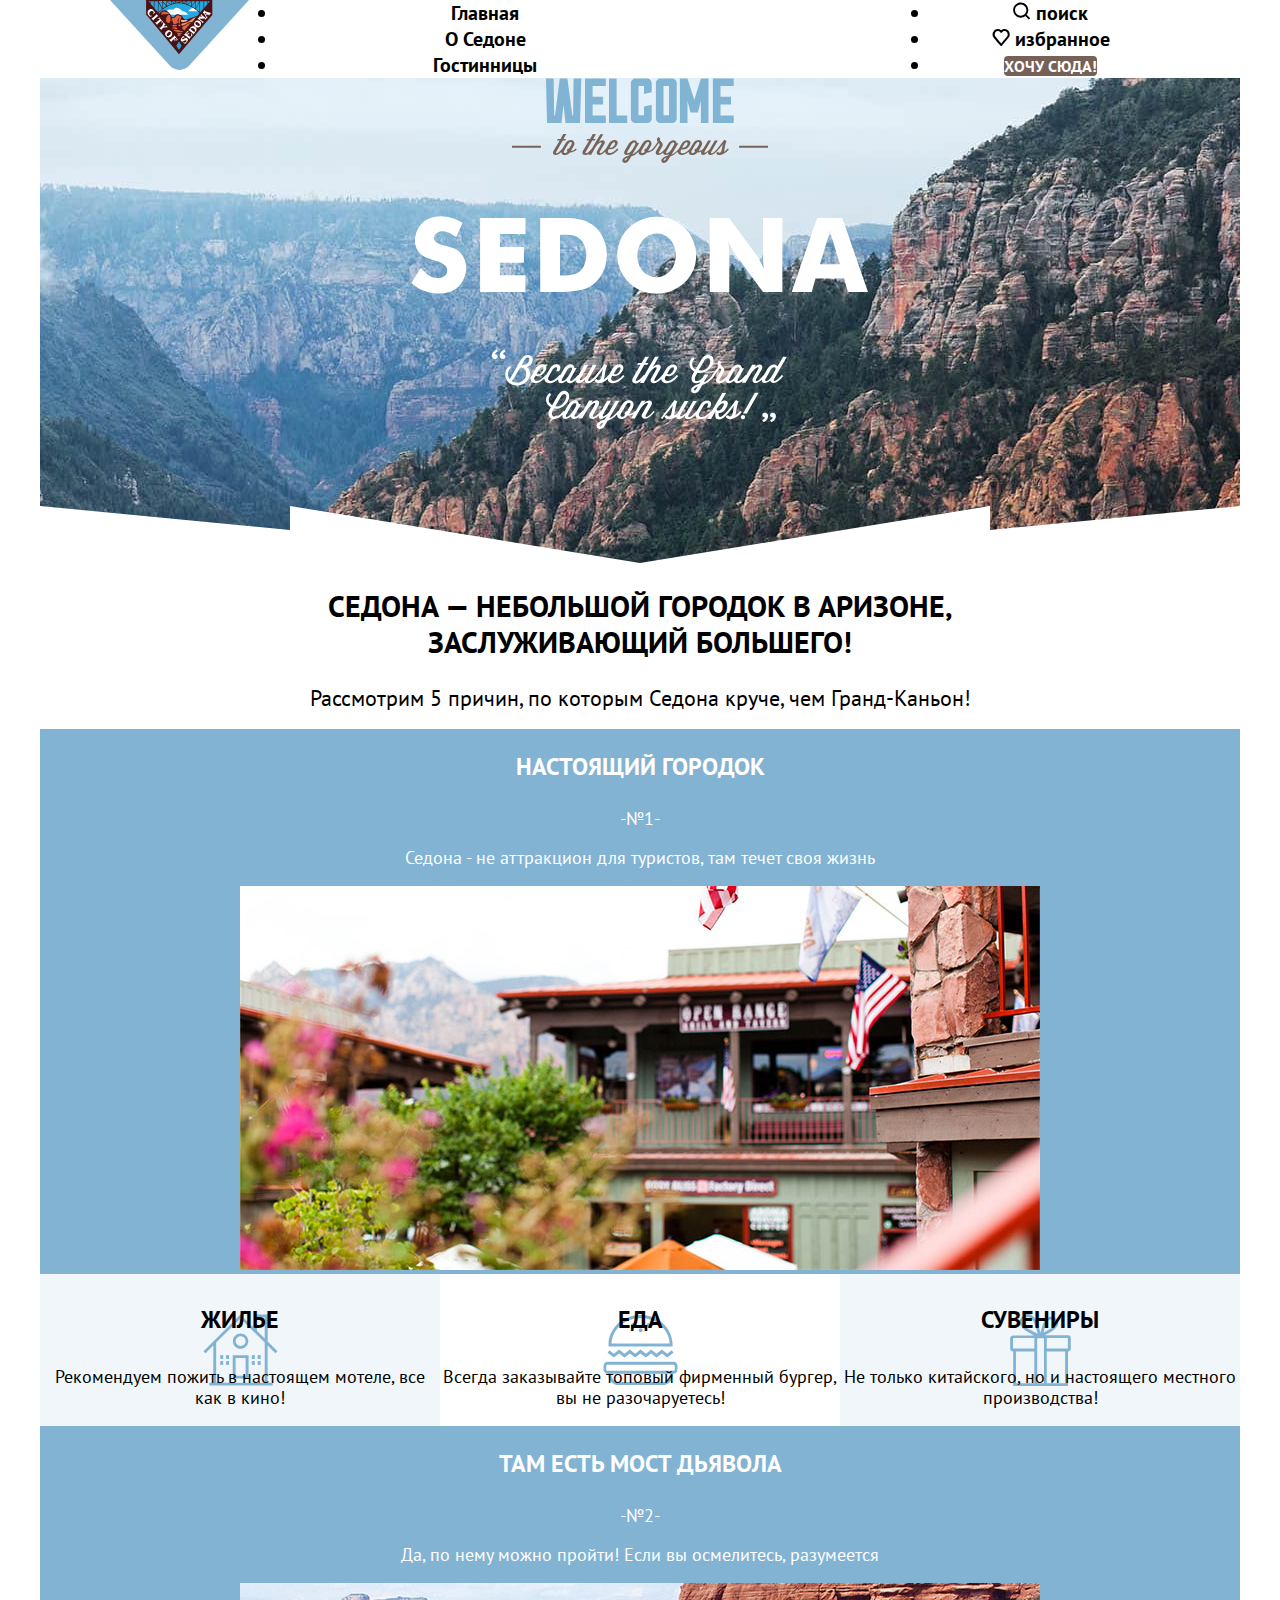
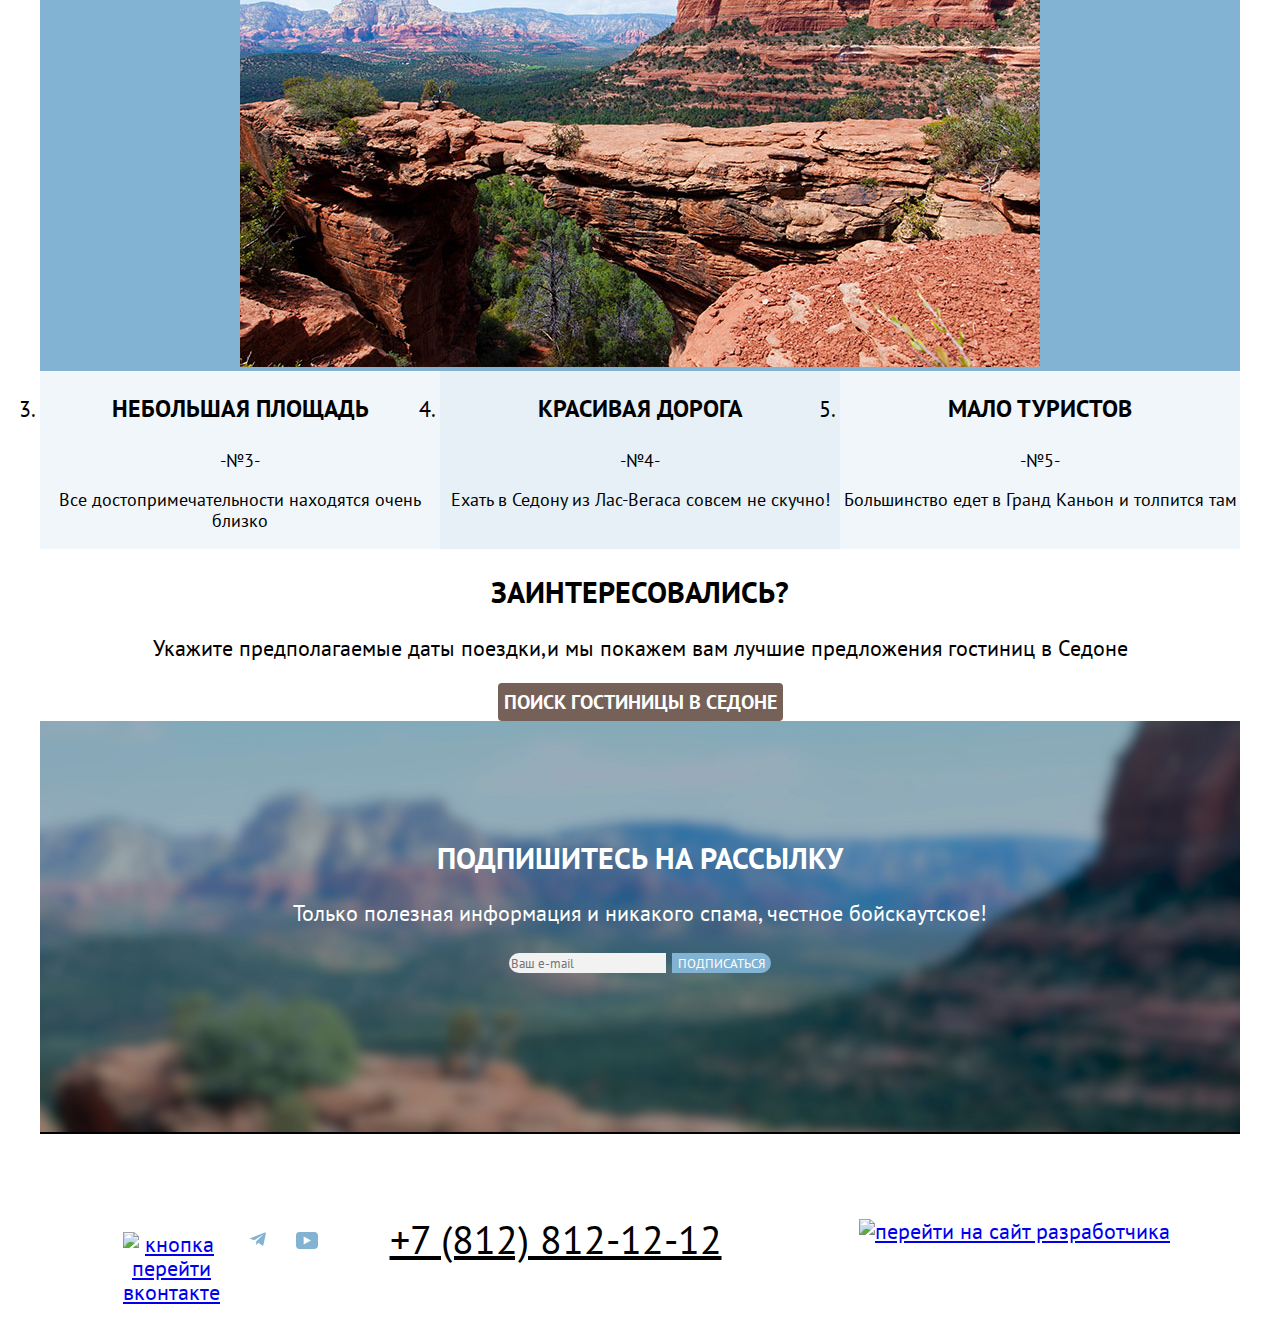
==== 4/index.html @ aae87737 ":heavy_check_mark: Сборка #4" ====
<!DOCTYPE html>
<html lang="ru">

<head>
  <meta charset="utf-8">
  <title>HTML Academy: Седона</title>
  <link rel="stylesheet" href="./styles/style.css">
  <base href="https://htmlacademy-htmlcss.github.io/2108721-sedona-34/4/">
</head>

<body class="page-content">
  <header class="page-header">
    <nav class="navigation">
      <a class="navigation-logo" href="index.html">
        <img class="header-logo" width="139" height="70" alt="Эмблема города Sedona"
          src="./images/index/header/header-logo.svg">
      </a>
      <ul class="navigation-list">
        <li class="navigation-item">
          <a class="navigation-link current-link" href="index.html">Главная</a>
        </li>
        <li class="navigation-item">
          <a class="navigation-link" href="about.html">О Седоне</a>
        </li>
        <li class="navigation-item">
          <a class="navigation-link" href="catalog.html">Гостинницы</a>
        </li>
      </ul>
      <ul class="navigation-user">
        <li class="navigation-item">
          <a class="navigation-link" href="#">
            <img class="search-button" src="./images/index/header/search-button.svg" width="18" height="18"
              alt="поиск.">
            <span class="search-name">поиск</span>
          </a>
        </li>
        <li class="navigation-item">
          <a class="navigation-link" href="#">
            <img class="favorite-button" src="./images/index/header/favorite-button.svg" width="18" height="17"
              alt="избранное.">
            <span class="favorite-name">избранное</span>
          </a>
        </li>
        <li class="navigation-item">
          <a class="i-want-button" href="catalog.html">хочу сюда!</a>
        </li>
      </ul>
    </nav>
  </header>
  <main class="main-index">
    <div class="page-container">
      <div class="main-header">
        <img class="welcome-text" src="./images/index/welcome-block/welcome-text.svg"
          alt="Welcome to the gorgeos Sedona. Because the Grand Canyone sucks!" width="458" height="352">
      </div>
      <section class="advantages">
        <h2 class="main-header-title">Седона — небольшой городок в Аризоне,</br>
          заслуживающий большего!</h2>
        <h2 class="main-header-text">Рассмотрим 5 причин, по которым Седона круче, чем Гранд-Каньон!</h2>
        <ol class="advantages-list">
          <li class="advantages-item-first">
            <div class="advantages-item-block">
              <h3 class="advantages-item-title-first">настоящий городок</h3>
              <span class="advantages-item-description-first">-№1-</span>
              <p class="advantages-item-description-first">Седона - не аттракцион для туристов, там течет своя жизнь</p>
            </div>
            <img class="advantages-picture-first" src="./images/index/adventages/adventage-1/photo-adventage-1.jpg" width="800" height="384" alt="один из ракурсов Седоны">
            <ul class="advantages-options">
              <li class="option-first">
                <h4 class="advantages-item-title">Жилье</h4>
                <p class="advantages-item-description">Рекомендуем пожить в настоящем мотеле, все как в кино!</p>
              </li>
              <li class="option-second">
                <h4 class="advantages-item-title">Еда</h4>
                <p class="advantages-item-description">Всегда заказывайте
                  топовый фирменный бургер, вы не разочаруетесь!</p>
              </li>
              <li class="option-third">
                <h4 class="advantages-item-title">Сувениры</h4>
                <p class="advantages-item-description">Не только китайского,
                  но и настоящего местного производства!</p>
              </li>
            </ul>
          </li>
          <li class="advantages-item-first">
            <div class="advantages-item-block">
              <h3 class="advantages-item-title-first">там есть мост дьявола</h3>
              <span class="advantages-item-description-first">-№2-</span>
              <p class="advantages-item-description-first">Да, по нему можно пройти! Если вы осмелитесь, разумеется</p>
              <img class="adventages-picture-second" src="./images/index/adventages/adventage-2/photo-advantage-2.jpg"
                width="800" height="384" alt="каньон с узкой тропинкой, названной Дорога Дьявола">
            </div>
          </li>
          <li class="advantages-item-second">
            <h3 class="advantages-item-title">небольшая площадь</h3>
            <span class="advantages-item-description">-№3-</span>
            <p class="advantages-item-description">Все достопримечательности находятся очень близко</p>
          </li>
          <li class="advantages-item-third">
            <h3 class="advantages-item-title">красивая дорога</h3>
            <span class="advantages-item-description">-№4-</span>
            <p class="advantages-item-description">Ехать в Седону из Лас-Вегаса совсем не скучно!</p>
          </li>
          <li class="advantages-item-second">
            <h3 class="advantages-item-title">мало туристов</h3>
            <span class="advantages-item-description">-№5-</span>
            <p class="advantages-item-description">Большинство едет в Гранд Каньон и толпится там</p>
          </li>
        </ol>
      </section>
      <section class="search">
        <h2 class="main-header-title">Заинтересовались?</h2>
        <p class="main-header-text">Укажите предполагаемые даты поездки,и мы покажем вам лучшие предложения гостиниц в
          Седоне</p>
        <button class="button" type="submit">ПОИСК ГОСТИНИЦЫ В седоне</button>
      </section>
      <section class="subscribe">
        <div class="subcribe-block">
          <h2 class="subscribe-title">Подпишитесь на рассылку</h2>
          <p class="subscribe-description">Только полезная информация и никакого спама, честное бойскаутское!</p>
          <form class="subscribe-form" action="https://echo.htmlacademy.ru" method="post">
            <input class="field" name="subscribe-email" id="subscribe-email" placeholder="Ваш e-mail" required>
            <button class="subscribe-button" type="submit">подписаться</button>
          </form>
        </div>
      </section>
    </div>
  </main>
  <footer class="page-footer">
    <div class="footer-block">
      <section class="footer-social">
        <ul class="social">
          <li class="social-item">
            <a class="social-button" href="https://vk.com/htmlacademy">
              <img class="social-image" src="./images/index/footer/vk-button.svg" alt="кнопка перейти вконтакте" width="24" height="14">
              <span class="visually-hidden">вконтакте</span>
            </a>
          </li>
          <li class="social-item">
            <a class="social-button" href="https://t.me/htmlacademy">
              <img class="social-image" src="./images/index/footer/tg-button.svg" alt="кнопка перейти в телеграм" width="24" height="14">
              <span class="visually-hidden">телеграм</span>
            </a>
          </li>
          <li class="social-item">
            <a class="social-button" href="https://www.youtube.com/user/htmlacademyru">
              <img class="social-image" src="./images/index/footer/youtube-button.svg" alt="перейти на канал">
              <span class="visually-hidden">Ютуб</span>
            </a>
          </li>
        </ul>
      </section>
      <section class="footer-phone">
        <a class="footer-phone-call" href="tel:+78128121212">+7 (812) 812-12-12</a>
      </section>
      <section class="about-text">
        <a class="about-link" href="https://htmlacademy.ru/">
          <img class="html-academy-button" src="./images/index/footer/html-academy-button.svg"
            alt="перейти на сайт разработчика" width="115" height="33">
        </a>
      </section>
    </div>
  </footer>
</body>

</html>
---- 4/styles/style.css ----
@font-face {
  font-family: "PT Sans";
  font-style: normal;
  font-weight: 400;
  src: url("../fonts/ptsans-400.woff2") format("woff2");
  font-display: swap;
}

@font-face {
  font-family: "PT Sans";
  font-style: normal;
  font-weight: 700;
  src: url("../fonts/ptsans-700.woff2") format("woff2");
  font-display: swap;
}

html {
  height: 100%;
}

body {
  margin: 0 auto;
  width: 1200px;
  display: column;
  min-height: 100%;
  font-family: "PT Sans", sans-serif;
  font-size: 22px;
  line-height: 24px;
  color: #000000;
  background-color: #ffffff;
  list-style-type: none;
  text-align: center;
}

.page-content {
  width: 1200px;
  margin: 0 auto;
}

.main-index {
  flex-grow: 1;
}

.visually-hidden {
  position: absolute;
  width: 1px;
  height: 1px;
  margin: -1px;
  border: 0;
  padding: 0;
  white-space: nowrap;
  clip-path: inset(100%);
  clip: rect(0 0 0 0);
  overflow: hidden;
}

.navigation {
  display: flex;
  width: 100%;
}

.navigation-logo {
  width: 140px;
  margin-left: 70px;
  margin-right: 30px;

}

.navigation-list {
  margin: 0;
  margin-right: 240px;
  padding: 0;
  width: 520px;
}

.navigation-user {
  margin: 0;
  margin-right: 70px;
  padding: 0;
  width: 300px;
}

.i-want-button {
  background-color: #756157;
  color: #ffffff;
  text-align: center;
  text-transform: uppercase;
  text-decoration: none;
  border-radius: 4px;
  font-weight: 700;
  font-size: 16px;
  line-height: 20px;
}

.navigation-link {
  line-height: 26px;
  font-weight: 700;
  color: inherit;
  font-size: 20px;
  vertical-align: top;
  text-decoration: none;
}

.main-header {
  background-image: url("../images/index/welcome-block/index-background.jpg");
  min-height: 485px;
  width: 100%;
  background-color: #ffffff;
  color: #000000;
  position: relative;
  background-size: 100% auto;
  background-repeat: no-repeat;
}

.main-header::before {
  content:"";
  background-image: url("../images/index/welcome-block/divider-under-main.svg");
  position: absolute;
  width: 100%;
  height: 57px;
  background-size: 100% auto;
  background-repeat: no-repeat;
  bottom: 0;
  left: 0;
}

.welcome-text {
  display: block;
  margin: 0 auto;
}

.main-header-title {
  width: 100%;
  text-align: center;
  text-transform: uppercase;
  font-weight: 700;
  font-size: 30px;
  line-height: 36px;
}

.main-header-text {
  width: 100%;
  text-align: center;
  line-height: 26px;
  font-size: 22px;
  font-weight: normal;
}

/* advantages section */
.advantages-list {
  display: flex;
  flex-wrap: wrap;
  margin: 0;
  padding: 0;
}

.advantages-item-first {
  width: 100%;
  background-color: #82B3D3;
  color: #ffffff;
}

.advantages-item-block {
  text-align: center;
}

.advantages-item-title-first {
  font-weight: 700;
  font-size: 24px;
  line-height: 28px;
  text-transform: uppercase;
}

.advantages-item-description-first {
  font-size: 18px;
  line-height: 21px;
}

.advantages-options {
  width: 100%;
  display: flex;
  flex-wrap: wrap;
  margin: 0;
  padding: 0;
  list-style-type: none;
  background-color: #ffffff;
  color: #000000;
}

.option-first {
  background-image: url("../images/index/adventages/adventage-1/adv-house.svg");
  background-size: 75px 72px;
  background-color: rgba(131, 179, 211, 0.12);
  background-repeat: no-repeat;
  background-position: center;
  width: calc(100% / 3);
}

.option-second {
  background-image: url("../images/index/adventages/adventage-1/adv-food.svg");
  background-size: 75px 72px;
  background-repeat: no-repeat;
  background-position: center;
  width: calc(100% / 3);
}

.option-third {
  background-image: url("../images/index/adventages/adventage-1/adv-souveniers.svg");
  background-size: 75px 72px;
  background-color: rgba(131, 179, 211, 0.12);
  background-repeat: no-repeat;
  background-position: center;
  width: calc(100% / 3);
}

.option-title {
  font-weight: 700;
  font-size: 24px;
  line-height: 28px;
  text-transform: uppercase;
}

.option-description {
  font-size: 18px;
  line-height: 21px;
}

.advantages-item-title {
  font-weight: 700;
  font-size: 24px;
  line-height: 28px;
  text-transform: uppercase;
}

.advantages-item-description {
  font-size: 18px;
  line-height: 21px;
}

.advantages-item-second {
  width: calc(100% / 3);
  background-color: rgba(131, 179, 211, 0.12);
}

.advantages-item-third {
  width: calc(100% / 3);
  background-color: rgba(131, 179, 211, 0.2);
}

.button {
  background-color: #756157;
  color: #ffffff;
  border: none;
  border-radius: 4px;
  text-transform: uppercase;
  font-weight: 700;
  font-size: 20px;
  line-height: 36px;
  background-size: 574px 60px;
  font-family: "PT Sans", sans-serif;
  cursor: pointer; /*малюсенькая кнопка не пойму почему */
}

/* subscribe section */
.subscribe {
  width: 100%;
  background-image: url("../images/index/subscribe/background-image-subscribe.jpg");
  background-color: #000000;
  color: #ffffff;
  background-repeat: no-repeat;
  margin-bottom: 45px;

}

.subcribe-block {
  margin: 0 auto;
  padding: 94px 200px;
  width: 800px;
  height: 225px;
}

.subscribe-title {
  font-weight: 700;
  font-size: 30px;
  line-height: 36px;
  text-transform: uppercase;
}

.subscribe-description {
  line-height: 26px;
}

.field {
  background-color: #F2F2F2;
  border-radius: 10px 0px 0px 10px;
  font-family: "PT Sans", sans-serif;
  border: none;
}

.subscribe-button {
  background-color: #82B3D3;
  border-radius: 0px 10px 10px 0px;
  border: none;
  color: #ffffff;
  font-family: "PT Sans", sans-serif;
  text-transform: uppercase;
 /* тоже непонятно почему размер кнопки не тот */
}

/* footer */
.page-footer {
  padding: 0;
  width: 100%;
}

.footer-block {
  margin: 0 auto;
  display: flex;
  justify-content: space-between;
  padding: 40px 70px 30px 70px;
  width: 1060px;
}

.social {
  display: flex;
  padding: 0;
  margin: 0;
  width: 142px;
  height: 40px;
  list-style-type: none;
}

.social-item {
  padding-right: 0 10px;
}

.social-button {
  width: 48px;
  height: 40px;
}

.social-image {
  padding: 13px;
}
.footer-phone-call {
  font-size: 40px;
  line-height: 40px;
  text-transform: uppercase;
  color: inherit;
}

/* catalog.html */
 /* filter-field */

.filter-form {
  padding: 0;
  margin: 35px 70px 70px;
  color: #ffffff;
  background-repeat: no-repeat;
  display: flex;
  flex-direction: column;
  align-items: flex-start;
  position: relative;
}

.filter-image {
  background-image: url("../images/catalog/hotels-search/filter-background.jpg");
  background-color: #ffffff;
  color:#000000;
  min-height: 411px;
  width: 100%;
  background-repeat: no-repeat;
  /* не понял как сделать чтобы картинка вверх была тоже, потому что form прижата к верхнему краю картинки */
}

.filter-title {
  margin: 0;
  font-weight: 700;
  font-size: 60px;
  line-height: 78px;
}

.breadcrubs {
  display: flex;
  flex-direction: row;
  justify-content: center;
  align-items: center;
  padding: 0px;
  gap: 10px;
  margin: 0;
}

.catalog-filter-group {
  display: flex;
  padding: 0;
  margin: 0;
  border: 0;
}

.catalog-filter-title {
  padding: 0;
  display: flex;
  font-weight: 700;
  font-size: 20px;
  line-height: 26px;
  padding: 0;
}

.control {
  font-size: 18px;
  line-height: 21px;
}

.cost-panel {
  display: flex;
  flex-direction: row;
  justify-content: flex-end;
  align-items: flex-end;
  padding: 0px;
  gap: 70px;
  border: none;
}

.button-accept {
  background-color: #82B3D3;
  font-weight: 700;
  font-size: 16px;
  line-height: 20px;
}

.button-decline {
  background: transparent;
  font-size: 16px;
  line-height: 20px;
  text-transform: none;
  font-weight: 400;
}

.select-control {
  display: flex;
  justify-content: space-between;
  margin: 0 auto;
  margin-bottom: 76px;
  width: 1057px;
}

.search-result-title {
  font-weight: 700;
  font-size: 30px;
  line-height: 36px;
}

.hotel-select {
  border: 2px solid #E5E5E5;
  border-radius: 4px;
  padding: 14px 20px;
  font-weight: 400;
  font-size: 18px;
  line-height: 21px;
  align-items: center;
  margin-top: 50px;
}

.sort-list {
  margin-top: 50px;
  padding: 0;
  display: flex;
  align-items: flex-start;
  list-style-type: none;
  gap: 8px;
}

.sort-button {
  padding: 14px 12px;
  width: 48px;
  height: 48px;
  border: 2px solid #000000;
  border-radius: 4px;
}

.catalog-list {
  display: flex;
  flex-wrap: wrap;
  width: 1056px;
  min-height: 438px;
  margin: 0 auto;
  margin-bottom: 66px;
  padding: 0;
  gap: 18px;
  list-style-type: none;
}

.catalog-item {
  display: flex;
  flex-direction: column;
  align-items: flex-start;
  gap: 16px;
  width: 340px;
  min-height: 438px;
  background-color: #ffffff;
  /* не понял как убрать маленький отступ снизу у картинки, между ней и названием отеля */
}

.catalog-item-image {
  margin: 20px;
  margin-bottom: 0;
  width: 300px;
  height: 211px;
}

.catalog-item-title {
  margin: 0 20px;
  font-size: 24px;
  line-height: 28px;
}

.catalog-item-description {
  margin: 0 20px;
  font-size: 18px;
  line-height: 21px;
}

.catalog-item-cost {
  margin: 0 20px;
  font-size: 18px;
  line-height: 21px;
}

.button-link {
  margin: 0 20px;
  text-decoration: none;
  font-size: 16px;
}

.button-favorite {
  background-color: #82B3D3;
  font-size: 16px;
}

.button-favorited {
  background-color: #7DB54F;
  font-size: 16px;
}

.stars-raiting {
  margin: 0 20px;
}

.star {
  display: inline-block;
  background-image: url("../images/catalog/hotels/hotel-1/raiting-stars.svg");
  background-color: #ffffff;
  color: #000000;
  content:"";
  width: 18px;
  height: 17px;
}

.catalog-item-raiting {
  background-color: #F2F2F2;
  border-radius: 4px;
  font-size: 16px;
  line-height: 20px;
  text-transform: uppercase;
}

.divider {
  margin: 0 auto;
  margin-bottom: 30px;
  display: block;
  content: "";
  border: 1px solid #E6E6E6;
  width: 1056px;
}

.pagination {
  margin: 0 auto;
  display: flex;
  justify-content: space-evenly;
  width: 1056px;
  font-weight: 700;
  font-size: 20px;
  line-height: 36px;
  list-style-type: none;
}

.pagination-list {
  display: flex;
  list-style-type: none;
}

.button-pagination-current {
  background-color: #F2F2F2;
  color: #000000;
  border-radius: 4px;
}

.button-pagination {
  width: 60px;
  height: 60px;
  background-color: #82B3D3;
  text-decoration: none;
  color: #ffffff;
}

 .hotel-onpage {
  font-weight: 400;
  font-size: 18px;
  line-height: 21px;
 }

 .pagination-results {
  display: flex;
  align-items: center;
  width: 160px;
  padding: 14px 20px;
  border: 2px solid #E5E5E5;
  border-radius: 4px;
 }
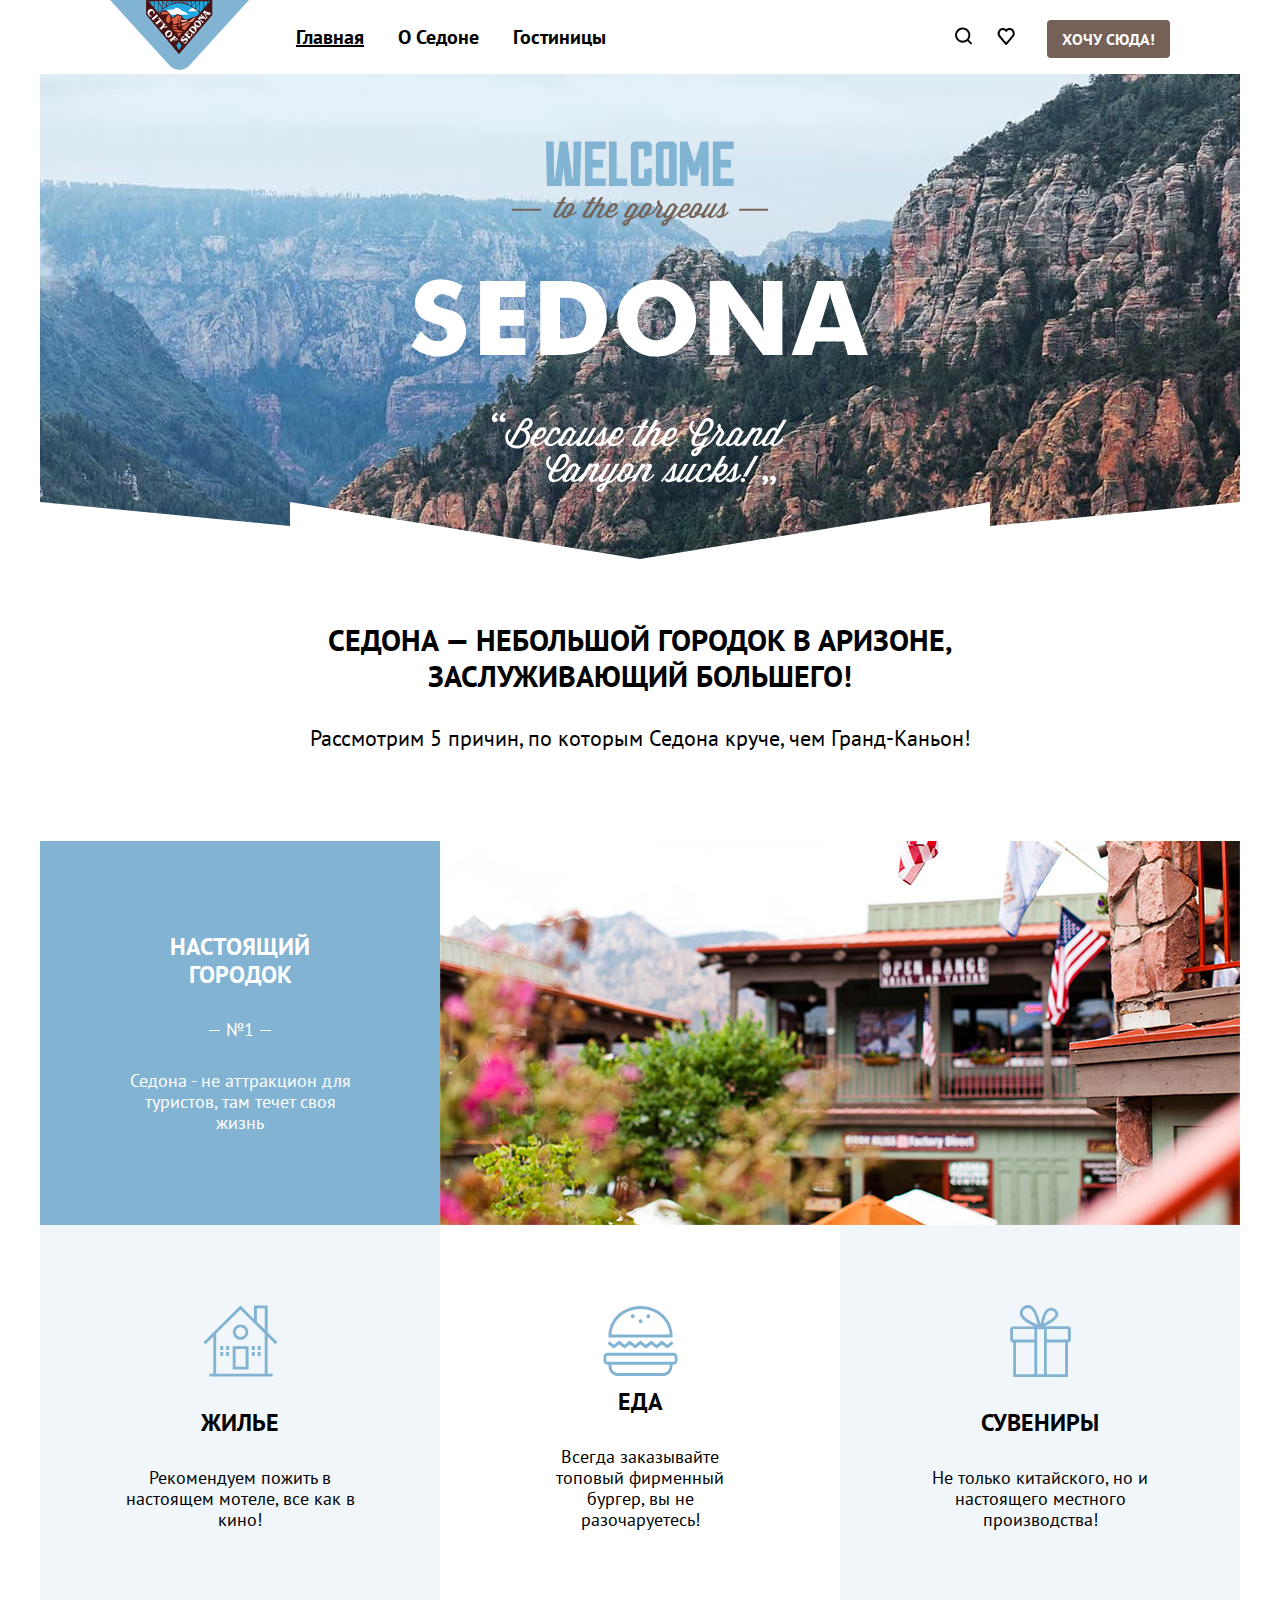
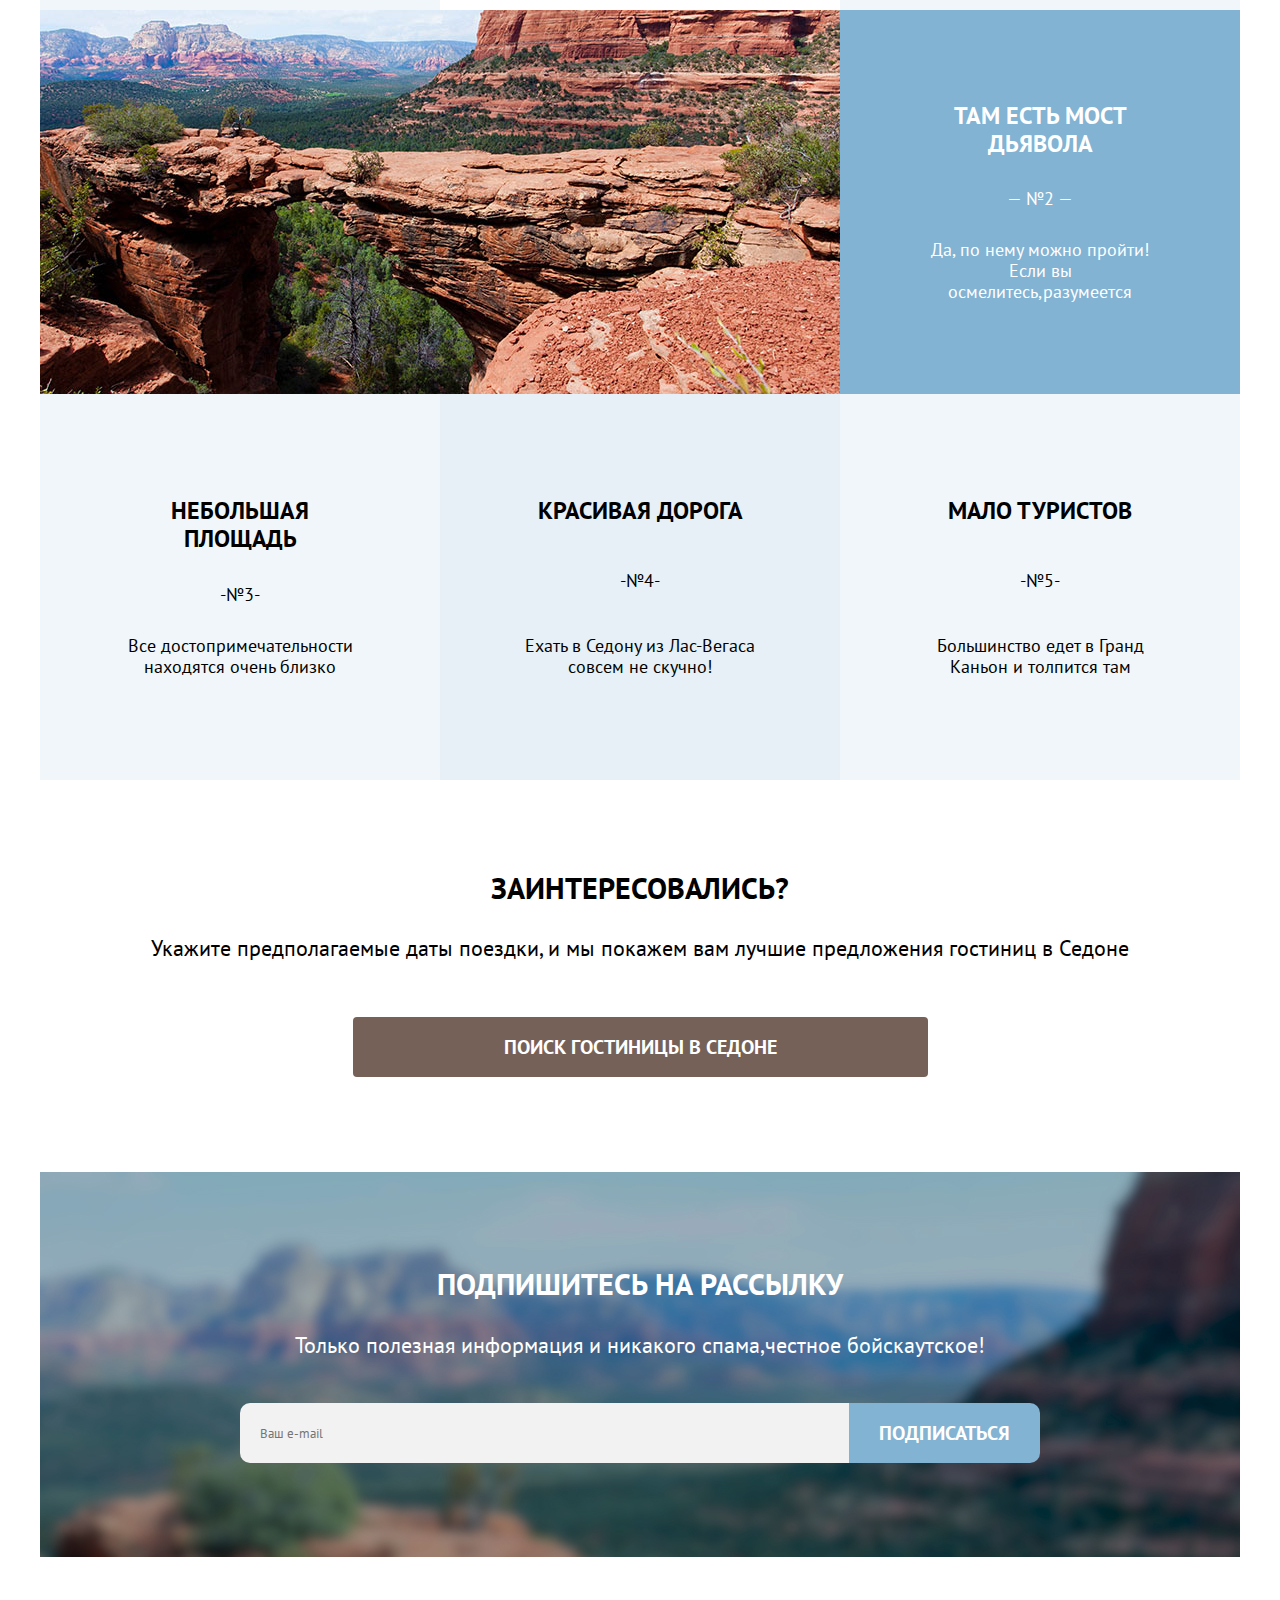
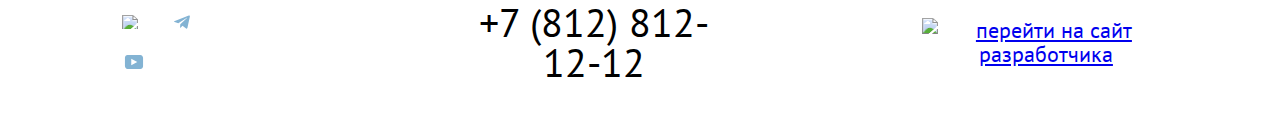
==== commit e33db145: ":heavy_check_mark: Сборка #4" ====
--- a/4/index.html
+++ b/4/index.html
@@ -1,166 +1,181 @@
 <!DOCTYPE html>
 <html lang="ru">
 
-<head>
-  <meta charset="utf-8">
-  <title>HTML Academy: Седона</title>
-  <link rel="stylesheet" href="./styles/style.css">
-  <base href="https://htmlacademy-htmlcss.github.io/2108721-sedona-34/4/">
+  <head>
+    <meta charset="utf-8">
+    <title>HTML Academy: Седона</title>
+    <link rel="stylesheet" href="./styles/style.css">
+    <base href="https://htmlacademy-htmlcss.github.io/2108721-sedona-34/4/">
 </head>
 
-<body class="page-content">
-  <header class="page-header">
-    <nav class="navigation">
-      <a class="navigation-logo" href="index.html">
-        <img class="header-logo" width="139" height="70" alt="Эмблема города Sedona"
-          src="./images/index/header/header-logo.svg">
-      </a>
-      <ul class="navigation-list">
-        <li class="navigation-item">
-          <a class="navigation-link current-link" href="index.html">Главная</a>
-        </li>
-        <li class="navigation-item">
-          <a class="navigation-link" href="about.html">О Седоне</a>
-        </li>
-        <li class="navigation-item">
-          <a class="navigation-link" href="catalog.html">Гостинницы</a>
-        </li>
-      </ul>
-      <ul class="navigation-user">
-        <li class="navigation-item">
-          <a class="navigation-link" href="#">
-            <img class="search-button" src="./images/index/header/search-button.svg" width="18" height="18"
-              alt="поиск.">
-            <span class="search-name">поиск</span>
+  <body class="page-content">
+    <div class="page-container">
+      <header class="page-header">
+        <nav class="navigation">
+          <a class="navigation-logo" href="index.html">
+            <img width="139" height="70" alt="Эмблема города Sedona" src="./images/index/header/header-logo.svg">
           </a>
-        </li>
-        <li class="navigation-item">
-          <a class="navigation-link" href="#">
-            <img class="favorite-button" src="./images/index/header/favorite-button.svg" width="18" height="17"
-              alt="избранное.">
-            <span class="favorite-name">избранное</span>
-          </a>
-        </li>
-        <li class="navigation-item">
-          <a class="i-want-button" href="catalog.html">хочу сюда!</a>
-        </li>
-      </ul>
-    </nav>
-  </header>
-  <main class="main-index">
-    <div class="page-container">
-      <div class="main-header">
-        <img class="welcome-text" src="./images/index/welcome-block/welcome-text.svg"
-          alt="Welcome to the gorgeos Sedona. Because the Grand Canyone sucks!" width="458" height="352">
-      </div>
-      <section class="advantages">
-        <h2 class="main-header-title">Седона — небольшой городок в Аризоне,</br>
-          заслуживающий большего!</h2>
-        <h2 class="main-header-text">Рассмотрим 5 причин, по которым Седона круче, чем Гранд-Каньон!</h2>
-        <ol class="advantages-list">
-          <li class="advantages-item-first">
-            <div class="advantages-item-block">
-              <h3 class="advantages-item-title-first">настоящий городок</h3>
-              <span class="advantages-item-description-first">-№1-</span>
-              <p class="advantages-item-description-first">Седона - не аттракцион для туристов, там течет своя жизнь</p>
-            </div>
-            <img class="advantages-picture-first" src="./images/index/adventages/adventage-1/photo-adventage-1.jpg" width="800" height="384" alt="один из ракурсов Седоны">
-            <ul class="advantages-options">
-              <li class="option-first">
-                <h4 class="advantages-item-title">Жилье</h4>
-                <p class="advantages-item-description">Рекомендуем пожить в настоящем мотеле, все как в кино!</p>
-              </li>
-              <li class="option-second">
-                <h4 class="advantages-item-title">Еда</h4>
-                <p class="advantages-item-description">Всегда заказывайте
-                  топовый фирменный бургер, вы не разочаруетесь!</p>
-              </li>
-              <li class="option-third">
-                <h4 class="advantages-item-title">Сувениры</h4>
-                <p class="advantages-item-description">Не только китайского,
-                  но и настоящего местного производства!</p>
-              </li>
-            </ul>
-          </li>
-          <li class="advantages-item-first">
-            <div class="advantages-item-block">
-              <h3 class="advantages-item-title-first">там есть мост дьявола</h3>
-              <span class="advantages-item-description-first">-№2-</span>
-              <p class="advantages-item-description-first">Да, по нему можно пройти! Если вы осмелитесь, разумеется</p>
-              <img class="adventages-picture-second" src="./images/index/adventages/adventage-2/photo-advantage-2.jpg"
-                width="800" height="384" alt="каньон с узкой тропинкой, названной Дорога Дьявола">
-            </div>
-          </li>
-          <li class="advantages-item-second">
-            <h3 class="advantages-item-title">небольшая площадь</h3>
-            <span class="advantages-item-description">-№3-</span>
-            <p class="advantages-item-description">Все достопримечательности находятся очень близко</p>
-          </li>
-          <li class="advantages-item-third">
-            <h3 class="advantages-item-title">красивая дорога</h3>
-            <span class="advantages-item-description">-№4-</span>
-            <p class="advantages-item-description">Ехать в Седону из Лас-Вегаса совсем не скучно!</p>
-          </li>
-          <li class="advantages-item-second">
-            <h3 class="advantages-item-title">мало туристов</h3>
-            <span class="advantages-item-description">-№5-</span>
-            <p class="advantages-item-description">Большинство едет в Гранд Каньон и толпится там</p>
-          </li>
-        </ol>
-      </section>
-      <section class="search">
-        <h2 class="main-header-title">Заинтересовались?</h2>
-        <p class="main-header-text">Укажите предполагаемые даты поездки,и мы покажем вам лучшие предложения гостиниц в
-          Седоне</p>
-        <button class="button" type="submit">ПОИСК ГОСТИНИЦЫ В седоне</button>
-      </section>
-      <section class="subscribe">
-        <div class="subcribe-block">
-          <h2 class="subscribe-title">Подпишитесь на рассылку</h2>
-          <p class="subscribe-description">Только полезная информация и никакого спама, честное бойскаутское!</p>
-          <form class="subscribe-form" action="https://echo.htmlacademy.ru" method="post">
-            <input class="field" name="subscribe-email" id="subscribe-email" placeholder="Ваш e-mail" required>
-            <button class="subscribe-button" type="submit">подписаться</button>
-          </form>
+          <ul class="navigation-list">
+            <li class="navigation-item">
+              <a class="navigation-link current-link" href="index.html">Главная</a>
+            </li>
+            <li>
+              <a class="navigation-link" href="about.html">О Седоне</a>
+            </li>
+            <li>
+              <a class="navigation-link" href="catalog.html">Гостиницы</a>
+            </li>
+          </ul>
+          <ul class="navigation-user">
+            <li>
+              <a class="navigation-userlink" href="#">
+                <img src="./images/index/header/search-button.svg" width="18" height="18" alt="поиск.">
+                <span class="visually-hidden">поиск</span>
+              </a>
+            </li>
+            <li>
+              <a class="navigation-userlink" href="#">
+                <img src="./images/index/header/favorite-button.svg" width="18" height="17" alt="избранное.">
+                <span class="visually-hidden">избранное</span>
+              </a>
+            </li>
+            <li>
+              <a class="want-button" href="catalog.html">хочу сюда!</a>
+            </li>
+          </ul>
+        </nav>
+      </header>
+      <main>
+        <div class="main-header">
+          <img src="./images/index/welcome-block/welcome-text.svg"
+            alt="Welcome to the gorgeos Sedona. Because the Grand Canyone sucks!" width="458" height="352">
         </div>
-      </section>
-    </div>
-  </main>
-  <footer class="page-footer">
-    <div class="footer-block">
-      <section class="footer-social">
-        <ul class="social">
-          <li class="social-item">
-            <a class="social-button" href="https://vk.com/htmlacademy">
-              <img class="social-image" src="./images/index/footer/vk-button.svg" alt="кнопка перейти вконтакте" width="24" height="14">
+        <section>
+          <div class="welcome-block">
+            <h2 class="main-header-title">Седона — небольшой городок в Аризоне,<br>
+              заслуживающий большего!</h2>
+            <p class="main-header-text">Рассмотрим 5 причин, по которым Седона круче, чем Гранд-Каньон!</p>
+          </div>
+          <ol class="advantages-list">
+            <li class="advantages-item-first">
+              <div class="advantages-item-block">
+                <div class="advantages-item-text">
+                  <h3 class="advantages-item-title-first">настоящий городок</h3>
+                  <span class="advantages-item-description-first">— №1 —</span>
+                  <p class="advantages-item-description-first">Седона - не аттракцион для туристов, там течет своя
+                    жизнь
+                  </p>
+                </div>
+                <img src="./images/index/adventages/adventage-1/photo-adventage-1.jpg" width="800" height="384"
+                  alt="один из ракурсов Седоны">
+              </div>
+              <ul class="advantages-options">
+                <li class="option-block">
+                  <div class="option-first-block">
+                    <h3 class="option-item-title">Жилье</h3>
+                    <p class="advantages-item-description">Рекомендуем пожить в настоящем мотеле, все как в кино!
+                    </p>
+                  </div>
+                </li>
+                <li class="option-block">
+                  <div class="option-second-block">
+                    <h3 class="option-item-title">Еда</h3>
+                    <p class="advantages-item-description">Всегда заказывайте
+                      топовый фирменный бургер, вы не разочаруетесь!</p>
+                  </div>
+                </li>
+                <li class="option-block">
+                  <div class="option-third-block">
+                    <h3 class="option-item-title">Сувениры</h3>
+                    <p class="advantages-item-description">Не только китайского,
+                      но и настоящего местного производства!</p>
+                  </div>
+                </li>
+              </ul>
+            </li>
+            <li class="advantages-item-first">
+              <div class="advantages-item-block-second">
+                <div class="advantages-item-text">
+                  <h3 class="advantages-item-title-first">там есть мост дьявола</h3>
+                  <!-- не могу сообразить, как сделать чтобы текст был точно так же как в фигме, т.е. слова "мост дьявола" перенеслись на сл. строчку. Слово "мост" влазит в размер блока, и не переносится -->
+                  <span class="advantages-item-description-first">— №2 —</span>
+                  <p class="advantages-item-description-first">Да, по нему можно пройти! Если вы осмелитесь,разумеется
+                  </p>
+                </div>
+                <img class="adventages-picture-second" src="./images/index/adventages/adventage-2/photo-advantage-2.jpg"
+                  width="800" height="384" alt="каньон с узкой тропинкой, названной Дорога Дьявола">
+              </div>
+            </li>
+            <li class="advantages-block">
+              <div class="advantages-text-block">
+                <h3 class="advantages-item-title">небольшая площадь</h3>
+                <span class="advantages-item-description">-№3-</span>
+                <p class="advantages-item-description">Все достопримечательности находятся очень близко</p>
+              </div>
+            </li>
+            <li class="advantages-block">
+              <div class="advantages-text-block">
+                <h3 class="advantages-item-title">красивая дорога</h3>
+                <span class="advantages-item-description">-№4-</span>
+                <p class="advantages-item-description">Ехать в Седону из Лас-Вегаса совсем не скучно!</p>
+              </div>
+            </li>
+            <li class="advantages-block">
+              <div class="advantages-text-block">
+                <h3 class="advantages-item-title">мало туристов</h3>
+                <span class="advantages-item-description">-№5-</span>
+                <p class="advantages-item-description">Большинство едет в Гранд Каньон и толпится там</p>
+              </div>
+            </li>
+          </ol>
+        </section>
+        <section class="search-block">
+          <h2 class="search-title">Заинтересовались?</h2>
+          <p class="search-text">Укажите предполагаемые даты поездки, и мы покажем вам лучшие предложения гостиниц
+            в
+            Седоне</p>
+          <button class="button" type="submit" src="#">ПОИСК ГОСТИНИЦЫ В седоне</button>
+        </section>
+        <section class="subscribe">
+          <div class="subcribe-block">
+            <h2 class="subscribe-title">Подпишитесь на рассылку</h2>
+            <p class="subscribe-description">Только полезная информация и никакого спама,честное бойскаутское!</p>
+            <form class="subscribe-form" action="https://echo.htmlacademy.ru" method="post">
+              <input class="subscribe-field" name="subscribe-email" id="subscribe-email" placeholder="Ваш e-mail"
+                required>
+              <button class="subscribe-button" type="submit">подписаться</button>
+            </form>
+          </div>
+        </section>
+      </main>
+      <footer class="page-footer">
+        <ul class="social-list">
+          <li>
+            <a class="social-link" href="https://vk.com/htmlacademy">
+              <img src="./images/index/footer/vk-button.svg" alt="кнопка перейти вконтакте" width="24" height="14">
               <span class="visually-hidden">вконтакте</span>
             </a>
           </li>
-          <li class="social-item">
-            <a class="social-button" href="https://t.me/htmlacademy">
-              <img class="social-image" src="./images/index/footer/tg-button.svg" alt="кнопка перейти в телеграм" width="24" height="14">
+          <li>
+            <a class="social-link" href="https://t.me/htmlacademy">
+              <img src="./images/index/footer/tg-button.svg" alt="кнопка перейти в телеграм" width="24" height="14">
               <span class="visually-hidden">телеграм</span>
             </a>
           </li>
-          <li class="social-item">
-            <a class="social-button" href="https://www.youtube.com/user/htmlacademyru">
-              <img class="social-image" src="./images/index/footer/youtube-button.svg" alt="перейти на канал">
+          <li>
+            <a class="social-link" href="https://www.youtube.com/user/htmlacademyru">
+              <img src="./images/index/footer/youtube-button.svg" alt="перейти на канал" width="24" height="14">
               <span class="visually-hidden">Ютуб</span>
             </a>
           </li>
         </ul>
-      </section>
-      <section class="footer-phone">
         <a class="footer-phone-call" href="tel:+78128121212">+7 (812) 812-12-12</a>
-      </section>
-      <section class="about-text">
         <a class="about-link" href="https://htmlacademy.ru/">
           <img class="html-academy-button" src="./images/index/footer/html-academy-button.svg"
             alt="перейти на сайт разработчика" width="115" height="33">
         </a>
-      </section>
+      </footer>
     </div>
-  </footer>
-</body>
+  </body>
 
 </html>
--- a/4/styles/style.css
+++ b/4/styles/style.css
@@ -14,6 +14,19 @@
   font-display: swap;
 }
 
+.visually-hidden {
+  position: absolute;
+  width: 1px;
+  height: 1px;
+  margin: -1px;
+  border: 0;
+  padding: 0;
+  white-space: nowrap;
+  clip-path: inset(100%);
+  clip: rect(0 0 0 0);
+  overflow: hidden;
+}
+
 html {
   height: 100%;
 }
@@ -21,66 +34,77 @@
 body {
   margin: 0 auto;
   width: 1200px;
-  display: column;
   min-height: 100%;
   font-family: "PT Sans", sans-serif;
   font-size: 22px;
   line-height: 24px;
   color: #000000;
   background-color: #ffffff;
-  list-style-type: none;
   text-align: center;
 }
 
-.page-content {
-  width: 1200px;
-  margin: 0 auto;
-}
-
-.main-index {
+.page-header {
+  width: 100%;
+}
+
+.navigation {
+  display: flex;
+  padding: 0 70px;
+}
+
+.navigation-logo {
+  width: 139px;
+  margin-right: 30px;
+}
+
+.navigation-list {
+  display: flex;
   flex-grow: 1;
-}
-
-.visually-hidden {
-  position: absolute;
-  width: 1px;
-  height: 1px;
-  margin: -1px;
-  border: 0;
-  padding: 0;
-  white-space: nowrap;
-  clip-path: inset(100%);
-  clip: rect(0 0 0 0);
-  overflow: hidden;
-}
-
-.navigation {
-  display: flex;
-  width: 100%;
-}
-
-.navigation-logo {
-  width: 140px;
-  margin-left: 70px;
-  margin-right: 30px;
-
-}
-
-.navigation-list {
-  margin: 0;
-  margin-right: 240px;
-  padding: 0;
-  width: 520px;
+  /* не совсем понял как здесь он работает */
+  justify-content: flex-start;
+  align-items: center;
+  margin: 0;
+  margin-right: 140px;
+  padding: 0;
+  list-style-type: none;
+  flex-wrap: wrap;
+  width: 500px;
 }
 
 .navigation-user {
-  margin: 0;
-  margin-right: 70px;
-  padding: 0;
+  display:flex;
+  flex-wrap: wrap;
+  justify-content: flex-end;
+  align-items: center;
+  margin: 0;
+  padding: 0;
+  list-style-type: none;
   width: 300px;
 }
 
-.i-want-button {
+.navigation-link {
+  display: block;
+  margin: 0;
+  padding: 20px 17px;
+  font-weight: 700;
+  color: inherit;
+  font-size: 20px;
+  text-decoration: none;
+}
+
+.navigation-userlink {
+  display: block;
+  margin: 0;
+  padding: 24px 12px;
+  text-decoration: none;
+}
+
+.current-link {
+  text-decoration: underline;
+}
+
+.want-button {
+  width: 160px;
   background-color: #756157;
   color: #ffffff;
   text-align: center;
@@ -90,18 +114,15 @@
   font-weight: 700;
   font-size: 16px;
   line-height: 20px;
-}
-
-.navigation-link {
-  line-height: 26px;
-  font-weight: 700;
-  color: inherit;
-  font-size: 20px;
-  vertical-align: top;
-  text-decoration: none;
+  padding: 9px 15px;
+  margin-left: 20px;
 }
 
 .main-header {
+  display: flex;
+  flex-direction: column;
+  justify-content: center;
+  align-items: center;
   background-image: url("../images/index/welcome-block/index-background.jpg");
   min-height: 485px;
   width: 100%;
@@ -110,6 +131,7 @@
   position: relative;
   background-size: 100% auto;
   background-repeat: no-repeat;
+  margin: 0;
 }
 
 .main-header::before {
@@ -118,32 +140,31 @@
   position: absolute;
   width: 100%;
   height: 57px;
-  background-size: 100% auto;
-  background-repeat: no-repeat;
   bottom: 0;
   left: 0;
 }
 
-.welcome-text {
-  display: block;
-  margin: 0 auto;
+.welcome-block {
+  width: 100%;
+  margin: 0;
+  padding-top: 63px;
+  padding-bottom: 90px;
 }
 
 .main-header-title {
-  width: 100%;
-  text-align: center;
   text-transform: uppercase;
   font-weight: 700;
   font-size: 30px;
   line-height: 36px;
+  margin: 0;
+  margin-bottom: 31px;
 }
 
 .main-header-text {
-  width: 100%;
-  text-align: center;
   line-height: 26px;
   font-size: 22px;
-  font-weight: normal;
+  font-weight: 400;
+  margin: 0;
 }
 
 /* advantages section */
@@ -161,90 +182,158 @@
 }
 
 .advantages-item-block {
-  text-align: center;
+  display: flex;
+  width: 100%;
+}
+
+.advantages-item-block-second {
+  display: flex;
+  flex-direction: row-reverse;
+}
+
+
+.advantages-item-text {
+  display: flex;
+  flex-direction: column;
+  justify-content: center;
+  align-items: center;
+  gap: 30px;
+  width: 230px;
+  height: 200px;
+  padding: 92px 85px;
 }
 
 .advantages-item-title-first {
-  font-weight: 700;
+  margin: 0;
   font-size: 24px;
   line-height: 28px;
   text-transform: uppercase;
 }
 
 .advantages-item-description-first {
+  margin: 0;
   font-size: 18px;
   line-height: 21px;
 }
 
 .advantages-options {
   width: 100%;
-  display: flex;
-  flex-wrap: wrap;
-  margin: 0;
-  padding: 0;
-  list-style-type: none;
+  display: grid;
+  grid-template-columns: 1fr 1fr 1fr;
+  margin: 0;
+  padding: 0;
   background-color: #ffffff;
   color: #000000;
 }
 
-.option-first {
+.option-block {
+  list-style-type: none;
+  padding: 80px 85px;
+}
+
+.option-block:nth-child(odd) {
+  background-color: rgba(131, 179, 211, 0.12);
+}
+
+.option-first-block {
+  display: flex;
+  flex-direction: column;
+  justify-content: flex-end;
   background-image: url("../images/index/adventages/adventage-1/adv-house.svg");
   background-size: 75px 72px;
-  background-color: rgba(131, 179, 211, 0.12);
   background-repeat: no-repeat;
-  background-position: center;
-  width: calc(100% / 3);
-}
-
-.option-second {
+  width: 230px;
+  height: 225px;
+  background-position: top;
+}
+
+.option-second-block {
+  display: flex;
+  flex-direction: column;
+  justify-content: flex-end;
   background-image: url("../images/index/adventages/adventage-1/adv-food.svg");
   background-size: 75px 72px;
   background-repeat: no-repeat;
-  background-position: center;
-  width: calc(100% / 3);
-}
-
-.option-third {
+  background-position: top;
+  width: 230px;
+  height: 225px;
+}
+
+.option-third-block {
+  display: flex;
+  flex-direction: column;
+  justify-content: flex-end;
   background-image: url("../images/index/adventages/adventage-1/adv-souveniers.svg");
   background-size: 75px 72px;
-  background-color: rgba(131, 179, 211, 0.12);
   background-repeat: no-repeat;
-  background-position: center;
-  width: calc(100% / 3);
-}
-
-.option-title {
-  font-weight: 700;
+  background-position: top;
+  width: 230px;
+  height: 225px;
+}
+
+.advantages-text-block {
+  display: flex;
+  flex-direction: column;
+  justify-content: space-between;
+  align-items: center;
+  width: 230px;
+  height: 180px;
+}
+
+.option-item-title {
+  margin: 0;
   font-size: 24px;
   line-height: 28px;
   text-transform: uppercase;
-}
-
-.option-description {
+  padding-bottom: 30px;
+}
+
+.advantages-block {
+  list-style-type: none;
+  padding: 103px 85px;
+}
+
+.advantages-block:nth-child(odd) {
+  background-color: rgba(131, 179, 211, 0.12);
+}
+
+.advantages-block:nth-child(4) {
+  background-color: rgba(131, 179, 211, 0.2);
+}
+
+.advantages-item-title {
+  margin: 0;
+  font-size: 24px;
+  line-height: 28px;
+  text-transform: uppercase;
+}
+
+.advantages-item-description {
+  margin: 0;
   font-size: 18px;
   line-height: 21px;
 }
 
-.advantages-item-title {
+.search-block {
+  padding-top: 90px;
+  width: 100%;
+}
+
+.search-title {
   font-weight: 700;
-  font-size: 24px;
-  line-height: 28px;
-  text-transform: uppercase;
-}
-
-.advantages-item-description {
-  font-size: 18px;
-  line-height: 21px;
-}
-
-.advantages-item-second {
-  width: calc(100% / 3);
-  background-color: rgba(131, 179, 211, 0.12);
-}
-
-.advantages-item-third {
-  width: calc(100% / 3);
-  background-color: rgba(131, 179, 211, 0.2);
+  font-size: 30px;
+  line-height: 36px;
+  text-transform: uppercase;
+  margin: 0;
+  margin-bottom: 29px;
+  padding: 0;
+}
+
+.search-text {
+  line-height: 26px;
+  margin: 0;
+  margin-bottom: 56px;
+  padding: 0;
 }
 
 .button {
@@ -256,27 +345,29 @@
   font-weight: 700;
   font-size: 20px;
   line-height: 36px;
-  background-size: 574px 60px;
-  font-family: "PT Sans", sans-serif;
-  cursor: pointer; /*малюсенькая кнопка не пойму почему */
+  width: 575px;
+  cursor: pointer;
+  padding: 12px 15px;
+  margin-bottom: 95px;
+  font-family: "PT Sans";
 }
 
 /* subscribe section */
 .subscribe {
-  width: 100%;
   background-image: url("../images/index/subscribe/background-image-subscribe.jpg");
+  width: 100%;
   background-color: #000000;
+  background-size: cover;
   color: #ffffff;
   background-repeat: no-repeat;
-  margin-bottom: 45px;
-
+  margin: 0;
+  padding: 0;
 }
 
 .subcribe-block {
+  padding: 94px 0;
   margin: 0 auto;
-  padding: 94px 200px;
   width: 800px;
-  height: 225px;
 }
 
 .subscribe-title {
@@ -284,126 +375,164 @@
   font-size: 30px;
   line-height: 36px;
   text-transform: uppercase;
+  margin: 0;
+  margin-bottom: 30px;
 }
 
 .subscribe-description {
   line-height: 26px;
-}
-
-.field {
+  margin: 0;
+  margin-bottom: 45px;
+}
+
+.subscribe-form {
+  display: flex;
+  width: 100%;
+}
+
+.subscribe-field {
   background-color: #F2F2F2;
-  border-radius: 10px 0px 0px 10px;
+  border-radius: 10px 0 0 10px;
   font-family: "PT Sans", sans-serif;
   border: none;
+  width: 600px;
+  padding: 20px;
+  margin: 0;
 }
 
 .subscribe-button {
   background-color: #82B3D3;
-  border-radius: 0px 10px 10px 0px;
+  border-radius: 0 10px 10px 0;
   border: none;
   color: #ffffff;
   font-family: "PT Sans", sans-serif;
   text-transform: uppercase;
- /* тоже непонятно почему размер кнопки не тот */
+  width: 200px;
+  padding: 12px 15px;
+  margin: 0;
+  font-weight: 700;
+  font-size: 20px;
+  line-height: 36px;
 }
 
 /* footer */
 .page-footer {
-  padding: 0;
-  width: 100%;
-}
-
-.footer-block {
-  margin: 0 auto;
-  display: flex;
-  justify-content: space-between;
-  padding: 40px 70px 30px 70px;
-  width: 1060px;
-}
-
-.social {
-  display: flex;
-  padding: 0;
-  margin: 0;
-  width: 142px;
-  height: 40px;
-  list-style-type: none;
-}
-
-.social-item {
-  padding-right: 0 10px;
-}
-
-.social-button {
-  width: 48px;
-  height: 40px;
-}
-
-.social-image {
-  padding: 13px;
-}
+  display: flex;
+  padding: 40px 70px 30px;
+  align-items: center;
+}
+
+.social-list {
+  display: flex;
+  flex-wrap: wrap;
+  padding: 0;
+  margin: 0;
+  list-style-type: none;
+  margin-right: 42px;
+}
+
+.social-link {
+  display: flex;
+  text-align: center;
+  margin: 0;
+  padding: 13px 12px;
+}
+
 .footer-phone-call {
+  padding: 5px 195px;
   font-size: 40px;
   line-height: 40px;
   text-transform: uppercase;
   color: inherit;
+  text-decoration: none;
+}
+
+.about-link {
+  display: block;
+  margin: 8px 0 8px auto;
 }
 
 /* catalog.html */
  /* filter-field */
 
-.filter-form {
-  padding: 0;
-  margin: 35px 70px 70px;
-  color: #ffffff;
-  background-repeat: no-repeat;
-  display: flex;
-  flex-direction: column;
-  align-items: flex-start;
-  position: relative;
-}
-
-.filter-image {
+ .filter-image {
   background-image: url("../images/catalog/hotels-search/filter-background.jpg");
   background-color: #ffffff;
   color:#000000;
-  min-height: 411px;
   width: 100%;
   background-repeat: no-repeat;
-  /* не понял как сделать чтобы картинка вверх была тоже, потому что form прижата к верхнему краю картинки */
+  padding: 0;
+  flex-grow: 1;
+}
+
+.filter-form {
+  display: flex;
+  flex-direction: column;
+  justify-content: flex-start;
+  margin: 0 auto;
+  width: 1060px;
+  color: #ffffff;
+  padding: 35px 70px 70px;
+}
+
+.filter-header {
+  display: flex;
+  flex-direction: column;
+  justify-content: flex-start;
+  align-items: flex-start;
+  width: auto;
+  gap: 10px;
+  margin: 0;
+  padding: 0;
+  padding-bottom: 40px;
+  text-align: start;
 }
 
 .filter-title {
-  margin: 0;
-  font-weight: 700;
+  text-align: start;
+  margin: 0;
+  margin-bottom: 10px;
   font-size: 60px;
   line-height: 78px;
 }
 
 .breadcrubs {
   display: flex;
-  flex-direction: row;
-  justify-content: center;
-  align-items: center;
-  padding: 0px;
+  padding: 0;
+  margin: 0;
+  margin-bottom: 40px;
+  list-style-type: none;
+  font-size: 16px;
+  line-height: 21px;
   gap: 10px;
-  margin: 0;
+}
+
+.catalog-filter {
+  display: flex;
 }
 
 .catalog-filter-group {
   display: flex;
   padding: 0;
   margin: 0;
+  margin-right: 70px;
   border: 0;
 }
 
+.catalog-filter-list {
+  display: flex;
+  flex-direction: column;
+  align-items: flex-start;
+  padding: 0;
+  margin: 0;
+  list-style-type: none;
+}
+
 .catalog-filter-title {
-  padding: 0;
-  display: flex;
-  font-weight: 700;
   font-size: 20px;
   line-height: 26px;
-  padding: 0;
+  margin: 0;
+  padding-bottom: 30px;
 }
 
 .control {
@@ -411,139 +540,164 @@
   line-height: 21px;
 }
 
-.cost-panel {
-  display: flex;
-  flex-direction: row;
-  justify-content: flex-end;
-  align-items: flex-end;
-  padding: 0px;
-  gap: 70px;
-  border: none;
+.catalog-price {
+  display: flex;
+  padding: 0;
+  margin: 0;
+  margin-left: auto;
+}
+
+.filter-buttons {
+  align-self: flex-end;
+  width: 160px;
+  margin-left: 70px;
 }
 
 .button-accept {
+  width: 160px;
   background-color: #82B3D3;
-  font-weight: 700;
   font-size: 16px;
   line-height: 20px;
-}
-
-.button-decline {
-  background: transparent;
+  margin: 0;
+  margin-bottom: 20px;
+  padding: 14px 15px;
+}
+
+.main-catalog {
+  display: flex;
+  flex-direction: column;
+  padding: 50px 71px 25px 71px;
+  flex-wrap: wrap;
+}
+
+.sort-type {
+  display: flex;
+  margin: 0 auto 56px auto;
+}
+
+.sort-title {
+  font-size: 30px;
+  line-height: 36px;
+  text-transform: uppercase;
+  margin-right: 191px;
+}
+
+.sort-selector {
+  border: 2px solid #E5E5E5;
+  height: 48px;
+  padding: 14px 0 14px 20px;
+  border-radius: 4px;
+  font-size: 18px;
+  line-height: 21px;
+  margin-right: 78px;
+  width: 290px;
+}
+
+.sort-list {
+  display: flex;
+  align-items: center;
+  list-style-type: none;
+  gap: 8px;
+  row-gap: 0;
+  padding: 0;
+  margin: 0;
+}
+
+.sort-button {
+  width: 48px;
+  height: 48px;
+  box-sizing: border-box;
+  border: 2px solid #000000;
+  border-radius: 4px;
+  align-items: center;
+}
+
+.catalog-list {
+  display: grid;
+  grid-template-columns: 340px 340px 340px;
+  column-gap: 18px;
+  margin: 0;
+  padding: 0;
+  list-style-type: none;
+  margin-bottom: 66px;
+}
+
+.catalog-item {
+  display: flex;
+  flex-direction: column;
+  text-align: start;
+  gap: 16px;
+  padding: 20px;
+}
+
+.catalog-item-image {
+  height: auto;
+}
+
+.catalog-item-title {
+  width: 100%;
+  margin: 0;
+  font-size: 24px;
+  line-height: 28px;
+}
+
+.catalog-item-description {
+  display: grid;
+  grid-template-columns: 140px 140px;
+  column-gap: 20px;
+  font-size: 18px;
+  line-height: 21px;
+}
+
+.catalog-item-buttons {
+  display: grid;
+  grid-template-columns: 140px 140px;
+  column-gap: 20px;
+}
+
+.button-link {
+  width: 110px;
+  height: 30px;
+  padding: 8px 15px;
+  margin: 0;
+  text-decoration: none;
+  font-size: 16px;
+  text-align: center;
+  font-family: "PT Sans";
+  line-height: 20px;
+}
+
+.button-favorite {
+  width: 140px;
+  height: 37px;
+  margin: 0;
+  padding: 9px 15px;
+  background-color: #82B3D3;
   font-size: 16px;
   line-height: 20px;
-  text-transform: none;
-  font-weight: 400;
-}
-
-.select-control {
-  display: flex;
-  justify-content: space-between;
-  margin: 0 auto;
-  margin-bottom: 76px;
-  width: 1057px;
-}
-
-.search-result-title {
-  font-weight: 700;
-  font-size: 30px;
-  line-height: 36px;
-}
-
-.hotel-select {
-  border: 2px solid #E5E5E5;
-  border-radius: 4px;
-  padding: 14px 20px;
-  font-weight: 400;
-  font-size: 18px;
-  line-height: 21px;
-  align-items: center;
-  margin-top: 50px;
-}
-
-.sort-list {
-  margin-top: 50px;
-  padding: 0;
-  display: flex;
-  align-items: flex-start;
-  list-style-type: none;
-  gap: 8px;
-}
-
-.sort-button {
-  padding: 14px 12px;
-  width: 48px;
-  height: 48px;
-  border: 2px solid #000000;
-  border-radius: 4px;
-}
-
-.catalog-list {
-  display: flex;
-  flex-wrap: wrap;
-  width: 1056px;
-  min-height: 438px;
-  margin: 0 auto;
-  margin-bottom: 66px;
-  padding: 0;
-  gap: 18px;
-  list-style-type: none;
-}
-
-.catalog-item {
-  display: flex;
-  flex-direction: column;
-  align-items: flex-start;
-  gap: 16px;
-  width: 340px;
-  min-height: 438px;
-  background-color: #ffffff;
-  /* не понял как убрать маленький отступ снизу у картинки, между ней и названием отеля */
-}
-
-.catalog-item-image {
-  margin: 20px;
-  margin-bottom: 0;
-  width: 300px;
-  height: 211px;
-}
-
-.catalog-item-title {
-  margin: 0 20px;
-  font-size: 24px;
-  line-height: 28px;
-}
-
-.catalog-item-description {
-  margin: 0 20px;
-  font-size: 18px;
-  line-height: 21px;
-}
-
-.catalog-item-cost {
-  margin: 0 20px;
-  font-size: 18px;
-  line-height: 21px;
-}
-
-.button-link {
-  margin: 0 20px;
-  text-decoration: none;
-  font-size: 16px;
-}
-
-.button-favorite {
-  background-color: #82B3D3;
-  font-size: 16px;
+  text-align: center;
 }
 
 .button-favorited {
+  width: 140px;
+  height: 37px;
+  margin: 0;
+  padding: 9px 15px;
   background-color: #7DB54F;
   font-size: 16px;
+  line-height: 20px;
+  text-align: center;
+}
+
+.raiting {
+  display: grid;
+  grid-template-columns: 140px 140px;
+  column-gap: 20px;
 }
 
 .stars-raiting {
-  margin: 0 20px;
+  width: 140px;
+  align-self: center;
 }
 
 .star {
@@ -562,6 +716,7 @@
   font-size: 16px;
   line-height: 20px;
   text-transform: uppercase;
+  padding: 9px 22px;
 }
 
 .divider {
@@ -574,39 +729,45 @@
 }
 
 .pagination {
-  margin: 0 auto;
-  display: flex;
-  justify-content: space-evenly;
-  width: 1056px;
-  font-weight: 700;
+  display: flex;
+}
+
+.pagination-list {
+  display: flex;
+  align-items: center;
+  list-style-type: none;
+  gap: 8px;
+  padding: 0;
+  margin: 0;
+  margin-right: 270px;
+  width: 400px;
+}
+
+.button-pagination-current {
+  width: 60px;
+  height: 100%;
+  padding: 12px 24px;
+  background-color: #F2F2F2;
+  color: #000000;
   font-size: 20px;
   line-height: 36px;
-  list-style-type: none;
-}
-
-.pagination-list {
-  display: flex;
-  list-style-type: none;
-}
-
-.button-pagination-current {
-  background-color: #F2F2F2;
-  color: #000000;
-  border-radius: 4px;
 }
 
 .button-pagination {
   width: 60px;
-  height: 60px;
+  padding: 12px 24px;
   background-color: #82B3D3;
+  font-size: 20px;
+  line-height: 36px;
   text-decoration: none;
-  color: #ffffff;
 }
 
  .hotel-onpage {
+  align-self: center;
   font-weight: 400;
   font-size: 18px;
   line-height: 21px;
+  margin-right: 51px;
  }
 
  .pagination-results {
@@ -616,5 +777,12 @@
   padding: 14px 20px;
   border: 2px solid #E5E5E5;
   border-radius: 4px;
+  line-height: 21px;
+  font-size: 18px;
  }
 
+ /* .subscribe {
+   background-image: none;
+ }
+ не понял как убрать картинку в этом блоке, на странице с каталогом
+ */
